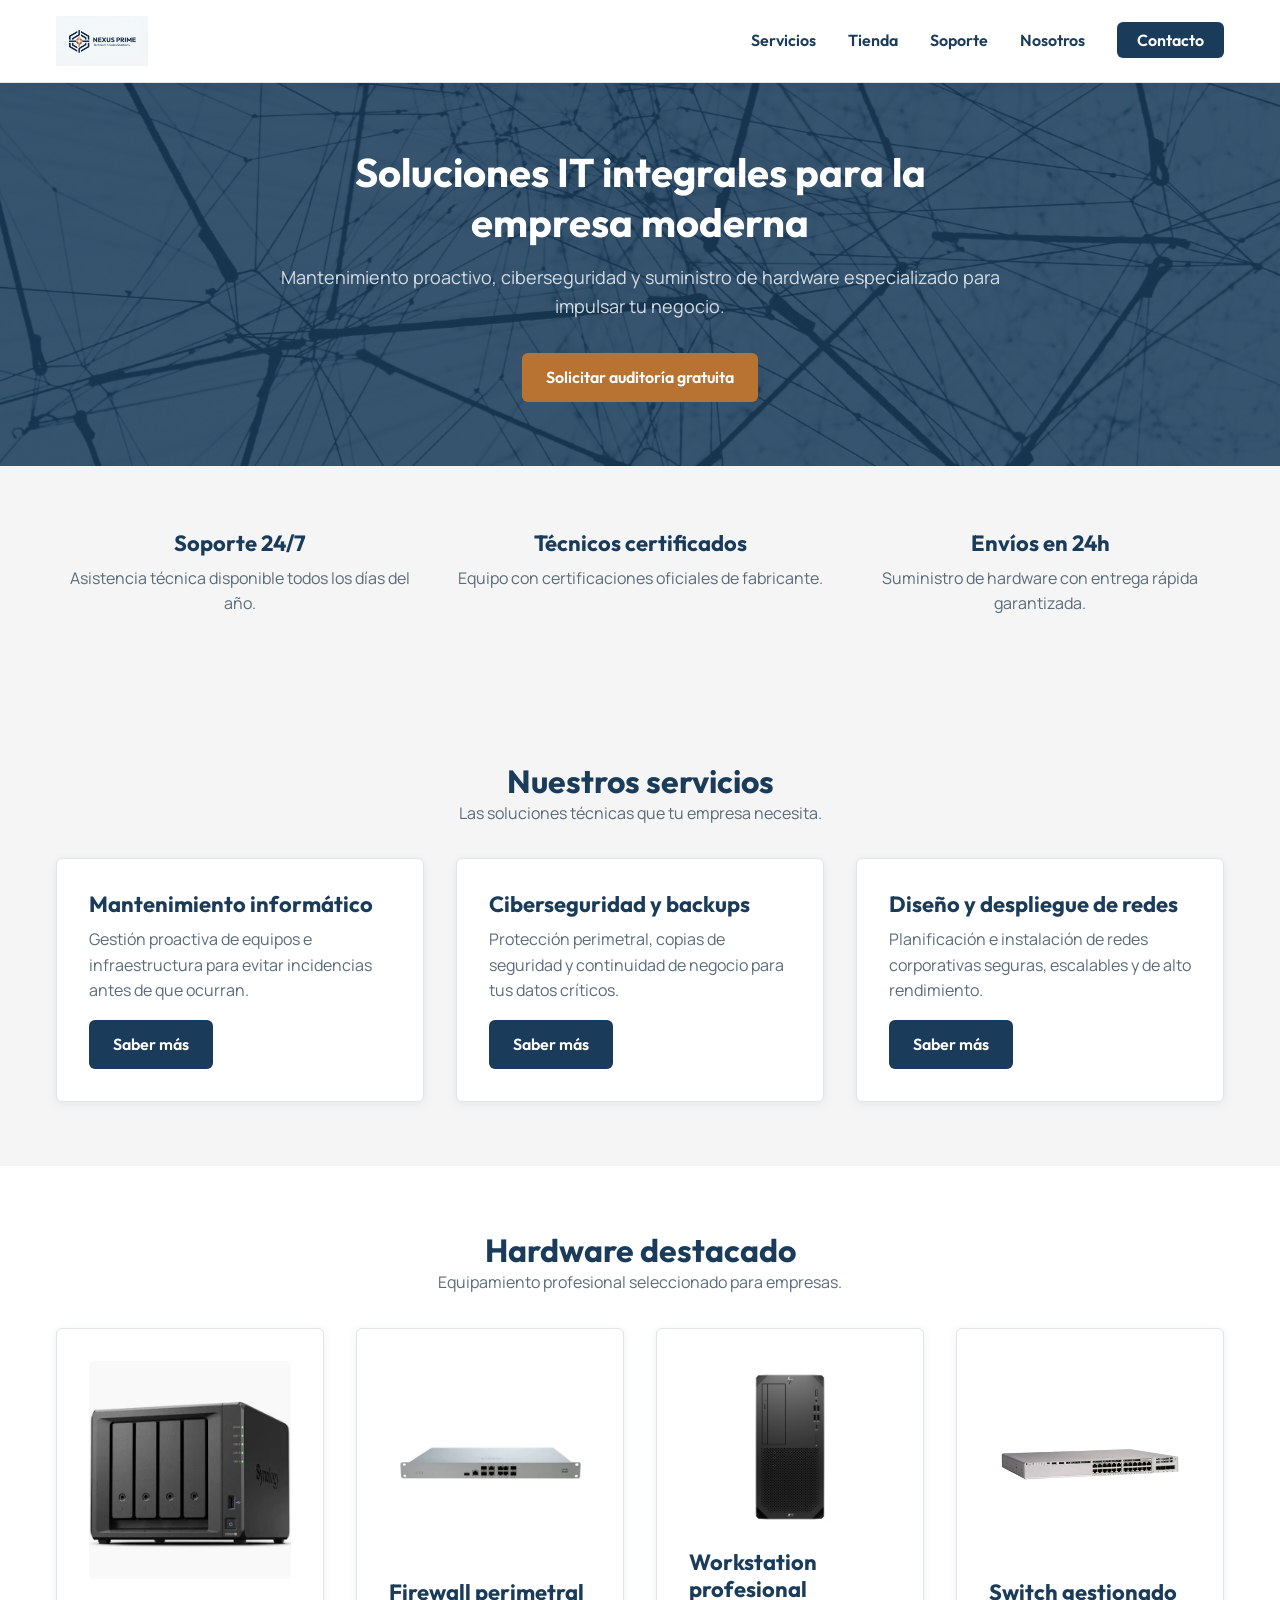
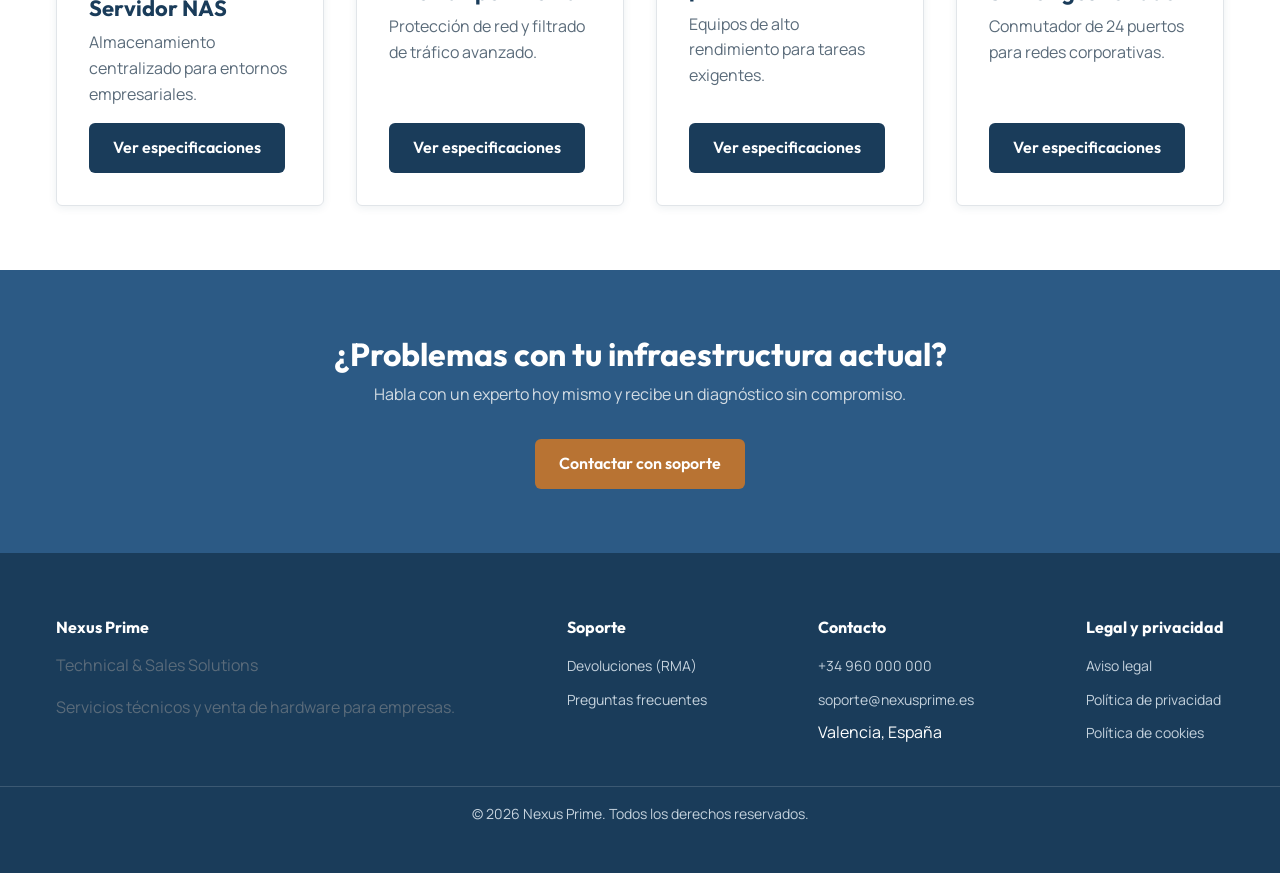
==== index.html @ 7a37170a "Proyecto NXP Yusef Haitak" ====
<!DOCTYPE html>
<html lang="es">
<head>

    <!-- ===== Metadatos ===== -->
    <meta charset="UTF-8">
    <meta name="viewport" content="width=device-width, initial-scale=1.0">
    <meta name="description" content="Nexus Prime - Servicios técnicos informáticos y venta de hardware para empresas. Mantenimiento, ciberseguridad, redes y suministro de equipos.">
    <title>Nexus Prime | Servicios Técnicos y Venta de Hardware</title>

    <!-- ===== Tipografías ===== -->
    <link rel="preconnect" href="https://fonts.googleapis.com">
    <link rel="preconnect" href="https://fonts.gstatic.com" crossorigin>
    <link href="https://fonts.googleapis.com/css2?family=Manrope:wght@400;500;600;700&family=Outfit:wght@400;600;700&display=swap" rel="stylesheet">

    <!-- ===== Hojas de estilo ===== -->
    <link rel="stylesheet" href="assets/css/reset.css">
    <link rel="stylesheet" href="assets/css/style.css">

</head>
<body>

    <!-- ==========================================================
         CABECERA / NAVBAR
         ========================================================== -->
    <header class="cabecera">
        <nav class="navbar" aria-label="Navegación principal">

            <a href="index.html" class="logo">
                <img src="img/logo.png" alt="Nexus Prime - Technical &amp; Sales Solutions">
            </a>

            <!-- Botón hamburguesa (controlado por JavaScript en versión móvil) -->
            <button class="menu-hamburguesa" aria-label="Abrir menú de navegación" aria-expanded="false" aria-controls="nav-links">
                &#9776;
            </button>

            <ul class="nav-links" id="nav-links">
                <li><a href="servicios.html">Servicios</a></li>
                <li><a href="tienda.html">Tienda</a></li>
                <li><a href="soporte.html">Soporte</a></li>
                <li><a href="empresa.html">Nosotros</a></li>
                <li><a href="contacto.html" class="btn-contacto">Contacto</a></li>
            </ul>

        </nav>
    </header>

    <main>

        <!-- ==========================================================
             HERO
             ========================================================== -->
        <section class="hero">
            <div class="hero-contenido">
                <h1>Soluciones IT integrales para la empresa moderna</h1>
                <p class="hero-subtitulo">
                    Mantenimiento proactivo, ciberseguridad y suministro de hardware
                    especializado para impulsar tu negocio.
                </p>
                <a href="contacto.html" class="btn btn-primario">Solicitar auditoría gratuita</a>
            </div>
        </section>

        <!-- ==========================================================
             BLOQUE DE CONFIANZA
             ========================================================== -->
        <section class="seccion confianza">
            <div class="contenedor">
                <ul class="confianza-lista">
                    <li>
                        <h3>Soporte 24/7</h3>
                        <p>Asistencia técnica disponible todos los días del año.</p>
                    </li>
                    <li>
                        <h3>Técnicos certificados</h3>
                        <p>Equipo con certificaciones oficiales de fabricante.</p>
                    </li>
                    <li>
                        <h3>Envíos en 24h</h3>
                        <p>Suministro de hardware con entrega rápida garantizada.</p>
                    </li>
                </ul>
            </div>
        </section>

        <!-- ==========================================================
             SERVICIOS DESTACADOS
             ========================================================== -->
        <section class="seccion destacados">
            <div class="contenedor">

                <div class="seccion-titulo">
                    <h2>Nuestros servicios</h2>
                    <p>Las soluciones técnicas que tu empresa necesita.</p>
                </div>

                <div class="grid-tarjetas">

                    <article class="tarjeta">
                        <h3>Mantenimiento informático</h3>
                        <p>
                            Gestión proactiva de equipos e infraestructura para
                            evitar incidencias antes de que ocurran.
                        </p>
                        <a href="servicios.html" class="btn btn-secundario">Saber más</a>
                    </article>

                    <article class="tarjeta">
                        <h3>Ciberseguridad y backups</h3>
                        <p>
                            Protección perimetral, copias de seguridad y
                            continuidad de negocio para tus datos críticos.
                        </p>
                        <a href="servicios.html" class="btn btn-secundario">Saber más</a>
                    </article>

                    <article class="tarjeta">
                        <h3>Diseño y despliegue de redes</h3>
                        <p>
                            Planificación e instalación de redes corporativas
                            seguras, escalables y de alto rendimiento.
                        </p>
                        <a href="servicios.html" class="btn btn-secundario">Saber más</a>
                    </article>

                </div>
            </div>
        </section>

        <!-- ==========================================================
             PRODUCTOS DESTACADOS
             ========================================================== -->
        <section class="seccion productos">
            <div class="contenedor">

                <div class="seccion-titulo">
                    <h2>Hardware destacado</h2>
                    <p>Equipamiento profesional seleccionado para empresas.</p>
                </div>

                <div class="grid-tarjetas">

                    <article class="tarjeta tarjeta-producto">
                        <img src="img/productos/servidor.webp" alt="Servidor NAS de almacenamiento en red">
                        <h3>Servidor NAS</h3>
                        <p>Almacenamiento centralizado para entornos empresariales.</p>
                        <a href="det_productos.html?id=servidor-dell" class="btn btn-secundario">Ver especificaciones</a>
                    </article>

                    <article class="tarjeta tarjeta-producto">
                        <img src="img/productos/firewall.webp" alt="Firewall perimetral para protección de red">
                        <h3>Firewall perimetral</h3>
                        <p>Protección de red y filtrado de tráfico avanzado.</p>
                        <a href="det_productos.html?id=firewall-cisco" class="btn btn-secundario">Ver especificaciones</a>
                    </article>

                    <article class="tarjeta tarjeta-producto">
                        <img src="img/productos/workstation.webp" alt="Puesto de trabajo profesional">
                        <h3>Workstation profesional</h3>
                        <p>Equipos de alto rendimiento para tareas exigentes.</p>
                        <a href="det_productos.html?id=workstation-hp" class="btn btn-secundario">Ver especificaciones</a>
                    </article>

                    <article class="tarjeta tarjeta-producto">
                        <img src="img/productos/switch.webp" alt="Switch de red gestionado de 24 puertos">
                        <h3>Switch gestionado</h3>
                        <p>Conmutador de 24 puertos para redes corporativas.</p>
                        <a href="det_productos.html?id=switch-cisco" class="btn btn-secundario">Ver especificaciones</a>
                    </article>

                </div>
            </div>
        </section>

        <!-- ==========================================================
             PRE-FOOTER / CIERRE
             ========================================================== -->
        <section class="cierre">
            <div class="contenedor">
                <h2>¿Problemas con tu infraestructura actual?</h2>
                <p>Habla con un experto hoy mismo y recibe un diagnóstico sin compromiso.</p>
                <a href="contacto.html" class="btn btn-primario">Contactar con soporte</a>
            </div>
        </section>

    </main>

    <!-- ==========================================================
         FOOTER
         ========================================================== -->
    <footer class="footer">
        <div class="footer-contenido">

            <div class="footer-columna">
                <h4>Nexus Prime</h4>
                <p>Technical &amp; Sales Solutions</p>
                <p>Servicios técnicos y venta de hardware para empresas.</p>
            </div>

            <div class="footer-columna">
                <h4>Soporte</h4>
                <ul>
                    <li><a href="rma.html">Devoluciones (RMA)</a></li>
                    <li><a href="faq.html">Preguntas frecuentes</a></li>
                </ul>
            </div>

            <div class="footer-columna">
                <h4>Contacto</h4>
                <ul>
                    <li><a href="tel:+34960000000">+34 960 000 000</a></li>
                    <li><a href="mailto:soporte@nexusprime.es">soporte@nexusprime.es</a></li>
                    <li>Valencia, España</li>
                </ul>
            </div>

            <div class="footer-columna">
                <h4>Legal y privacidad</h4>
                <ul>
                    <li><a href="aviso-legal.html">Aviso legal</a></li>
                    <li><a href="privacidad.html">Política de privacidad</a></li>
                    <li><a href="cookies.html">Política de cookies</a></li>
                </ul>
            </div>

        </div>

        <p class="footer-marca">
            &copy; 2026 Nexus Prime. Todos los derechos reservados.
        </p>
    </footer>

    <!-- ===== Scripts ===== -->
    <script src="assets/js/main.js" defer></script>

</body>
</html>
---- assets/css/style.css ----
/* ==========================================================
   STYLE.CSS - Hoja de estilos global
   Nexus Prime | Yusef Haitak Martínez
   ----------------------------------------------------------
   1. Variables (:root)
   2. Base del documento
   3. Foco / accesibilidad
   4. Contenedor
   5. Botones
   6. Secciones
   7. Cabecera / navbar
   8. Footer
   9. Portada (hero, confianza, tarjetas, cierre)
   10. Páginas internas
   11. Responsive
   ========================================================== */


/* ==========================================================
   1. VARIABLES
   ========================================================== */
:root {

    /* Paleta corporativa */
    --azul-marino: #1a3c5a;
    --azul-marino-claro: #2c5a85;

    /* Cobre: solo como fondo de botón con texto blanco (ratio 4.5:1) */
    --cobre: #b87333;
    --cobre-hover: #a5642c;

    /* Fondos */
    --blanco-hueso: #f5f5f5;
    --blanco-puro: #ffffff;

    /* Textos */
    --texto-principal: #1a3c5a;
    --texto-secundario: #5a6b7a;
    --texto-claro: #ffffff;

    /* Bordes y sombras */
    --color-borde: #e1e5e9;
    --sombra-suave: 0 2px 8px rgba(26, 60, 90, 0.08);
    --sombra-media: 0 6px 20px rgba(26, 60, 90, 0.12);

    /* Tipografías */
    --fuente-titulos: 'Outfit', 'Trebuchet MS', sans-serif;
    --fuente-texto: 'Manrope', 'Segoe UI', sans-serif;

    /* Escala tipográfica */
    --fs-h1: 2.5rem;
    --fs-h2: 2rem;
    --fs-h3: 1.375rem;
    --fs-base: 1rem;
    --fs-small: 0.875rem;

    /* Espaciado */
    --esp-xs: 0.5rem;
    --esp-sm: 1rem;
    --esp-md: 2rem;
    --esp-lg: 4rem;

    /* Otros */
    --radio-borde: 6px;
    --ancho-maximo: 1200px;
    --transicion: 0.3s ease;
}


/* ==========================================================
   2. BASE DEL DOCUMENTO
   ========================================================== */
body {
    font-family: var(--fuente-texto);
    font-size: var(--fs-base);
    color: var(--texto-principal);
    background-color: var(--blanco-hueso);
}

h1,
h2,
h3,
h4,
h5,
h6 {
    font-family: var(--fuente-titulos);
    font-weight: 700;
    line-height: 1.25;
    color: var(--texto-principal);
}

h1 { font-size: var(--fs-h1); }
h2 { font-size: var(--fs-h2); }
h3 { font-size: var(--fs-h3); }

p {
    margin-bottom: var(--esp-sm);
    color: var(--texto-secundario);
}

main a:not(.btn) {
    color: var(--azul-marino);
    transition: color var(--transicion);
}

main a:not(.btn):hover {
    color: var(--azul-marino-claro);
    text-decoration: underline;
}


/* ==========================================================
   3. FOCO / ACCESIBILIDAD
   ========================================================== */

/* El atributo hidden debe ocultar siempre, aunque la clase
   del elemento defina otro display */
[hidden] {
    display: none !important;
}

a:focus-visible,
button:focus-visible,
input:focus-visible,
textarea:focus-visible,
select:focus-visible {
    outline: 3px solid var(--cobre);
    outline-offset: 2px;
}


/* ==========================================================
   4. CONTENEDOR
   ========================================================== */
.contenedor {
    width: 100%;
    max-width: var(--ancho-maximo);
    margin: 0 auto;
    padding-left: var(--esp-sm);
    padding-right: var(--esp-sm);
}


/* ==========================================================
   5. BOTONES
   ========================================================== */
.btn {
    display: inline-block;
    font-family: var(--fuente-titulos);
    font-size: var(--fs-base);
    font-weight: 600;
    padding: 0.75rem 1.5rem;
    border: none;
    border-radius: var(--radio-borde);
    cursor: pointer;
    transition: background-color var(--transicion), transform var(--transicion);
}

.btn:hover {
    transform: translateY(-2px);
}

/* Primario: fondo cobre + texto blanco */
.btn-primario {
    background-color: var(--cobre);
    color: var(--texto-claro);
}

.btn-primario:hover {
    background-color: var(--cobre-hover);
}

/* Secundario: fondo azul marino + texto blanco */
.btn-secundario {
    background-color: var(--azul-marino);
    color: var(--texto-claro);
}

.btn-secundario:hover {
    background-color: var(--azul-marino-claro);
}


/* ==========================================================
   6. SECCIONES
   ========================================================== */
.seccion {
    padding-top: var(--esp-lg);
    padding-bottom: var(--esp-lg);
}

.seccion-titulo {
    text-align: center;
    margin-bottom: var(--esp-md);
}


/* ==========================================================
   7. CABECERA / NAVBAR
   ========================================================== */
.cabecera {
    position: sticky;
    top: 0;
    z-index: 100;
    background-color: var(--blanco-puro);
    border-bottom: 1px solid var(--color-borde);
    box-shadow: var(--sombra-suave);
}

.navbar {
    display: flex;
    flex-direction: row;
    justify-content: space-between;
    align-items: center;
    max-width: var(--ancho-maximo);
    margin: 0 auto;
    padding: var(--esp-sm);
}

.logo img {
    max-height: 50px;
    width: auto;
}

.nav-links {
    display: flex;
    flex-direction: row;
    align-items: center;
    gap: var(--esp-md);
}

.nav-links a {
    font-family: var(--fuente-titulos);
    font-weight: 600;
    color: var(--azul-marino);
    padding: var(--esp-xs) 0;
    transition: color var(--transicion);
}

.nav-links a:hover {
    color: var(--cobre-hover);
}

/* Enlace de Contacto como botón destacado */
.nav-links .btn-contacto {
    background-color: var(--azul-marino);
    color: var(--texto-claro);
    padding: 0.5rem 1.25rem;
    border-radius: var(--radio-borde);
}

.nav-links .btn-contacto:hover {
    background-color: var(--azul-marino-claro);
    color: var(--texto-claro);
}

/* Botón hamburguesa: oculto en escritorio, visible en móvil */
.menu-hamburguesa {
    display: none;
    background: none;
    border: none;
    font-size: 1.75rem;
    color: var(--azul-marino);
    cursor: pointer;
    padding: var(--esp-xs);
}


/* ==========================================================
   8. FOOTER
   ========================================================== */
.footer {
    background-color: var(--azul-marino);
    color: var(--texto-claro);
    padding-top: var(--esp-lg);
    padding-bottom: var(--esp-md);
}

.footer-contenido {
    display: flex;
    flex-direction: row;
    justify-content: space-between;
    flex-wrap: wrap;
    gap: var(--esp-md);
    max-width: var(--ancho-maximo);
    margin: 0 auto;
    padding: 0 var(--esp-sm);
}

.footer-columna h4 {
    font-family: var(--fuente-titulos);
    color: var(--texto-claro);
    margin-bottom: var(--esp-sm);
}

.footer-columna ul li {
    margin-bottom: var(--esp-xs);
}

.footer-columna a {
    color: #c5d2dd;
    font-size: var(--fs-small);
    transition: color var(--transicion);
}

.footer-columna a:hover {
    color: var(--texto-claro);
}

.footer-marca {
    text-align: center;
    margin-top: var(--esp-md);
    padding-top: var(--esp-sm);
    border-top: 1px solid rgba(255, 255, 255, 0.15);
    font-size: var(--fs-small);
    color: #c5d2dd;
}


/* ==========================================================
   9. PORTADA
   ========================================================== */

/* --- Hero --- */
.hero {
    background-color: var(--azul-marino);
    background-image: linear-gradient(rgba(26, 60, 90, 0.85), rgba(26, 60, 90, 0.85)), url('../../img/hero/hero.webp');
    background-size: cover;
    background-position: center;
    color: var(--texto-claro);
    text-align: center;
    padding: var(--esp-lg) var(--esp-sm);
}

.hero-contenido {
    max-width: 720px;
    margin: 0 auto;
}

.hero h1 {
    color: var(--texto-claro);
    margin-bottom: var(--esp-sm);
}

.hero-subtitulo {
    color: #d4dde4;
    font-size: 1.125rem;
    margin-bottom: var(--esp-md);
}

/* --- Bloque de confianza --- */
.confianza-lista {
    display: flex;
    flex-direction: row;
    justify-content: space-between;
    gap: var(--esp-md);
    text-align: center;
}

.confianza-lista li {
    flex: 1;
}

.confianza-lista h3 {
    margin-bottom: var(--esp-xs);
}

/* --- Grid de tarjetas (servicios y productos) --- */
.grid-tarjetas {
    display: grid;
    grid-template-columns: repeat(auto-fit, minmax(260px, 1fr));
    gap: var(--esp-md);
}

.tarjeta {
    display: flex;
    flex-direction: column;
    background-color: var(--blanco-puro);
    border: 1px solid var(--color-borde);
    border-radius: var(--radio-borde);
    padding: var(--esp-md);
    box-shadow: var(--sombra-suave);
    transition: transform var(--transicion), box-shadow var(--transicion);
}

.tarjeta:hover {
    transform: translateY(-4px);
    box-shadow: var(--sombra-media);
}

.tarjeta h3 {
    margin-bottom: var(--esp-xs);
}

/* El botón se separa del texto y queda anclado al fondo de la tarjeta */
.tarjeta .btn {
    margin-top: auto;
    align-self: flex-start;
}

/* --- Tarjeta de producto --- */
.tarjeta-producto img {
    border-radius: var(--radio-borde);
    margin-bottom: var(--esp-sm);
}

/* --- Alterna el fondo entre secciones --- */
.productos {
    background-color: var(--blanco-puro);
}

/* --- Pre-footer / cierre --- */
.cierre {
    background-color: var(--azul-marino-claro);
    color: var(--texto-claro);
    text-align: center;
    padding: var(--esp-lg) var(--esp-sm);
}

.cierre h2 {
    color: var(--texto-claro);
    margin-bottom: var(--esp-xs);
}

.cierre p {
    color: #d4dde4;
    margin-bottom: var(--esp-md);
}


/* ==========================================================
   10. PÁGINAS INTERNAS
   ========================================================== */

/* --- Encabezado de página --- */
.cabecera-pagina {
    background-color: var(--blanco-puro);
    border-bottom: 1px solid var(--color-borde);
    padding: var(--esp-lg) var(--esp-sm);
    text-align: center;
}

.cabecera-pagina h1 {
    margin-bottom: var(--esp-xs);
}

.cabecera-pagina p {
    max-width: 640px;
    margin: 0 auto;
}

/* --- Listado de servicios --- */
.lista-servicios {
    display: grid;
    grid-template-columns: repeat(auto-fit, minmax(320px, 1fr));
    gap: var(--esp-md);
}

.servicio {
    display: flex;
    flex-direction: column;
    background-color: var(--blanco-puro);
    border: 1px solid var(--color-borde);
    border-radius: var(--radio-borde);
    padding: var(--esp-md);
    box-shadow: var(--sombra-suave);
}

.servicio h2 {
    font-size: var(--fs-h3);
    margin-bottom: var(--esp-xs);
}

.servicio-detalles {
    margin: var(--esp-sm) 0;
}

.servicio-detalles li {
    position: relative;
    padding-left: 1.25rem;
    margin-bottom: var(--esp-xs);
    color: var(--texto-secundario);
    font-size: var(--fs-small);
}

/* Marca de lista en cobre */
.servicio-detalles li::before {
    content: "\2022";
    position: absolute;
    left: 0;
    color: var(--cobre);
    font-weight: 700;
}

.servicio .btn {
    margin-top: auto;
    align-self: flex-start;
}

/* --- Catálogo de tienda: filtros + grid --- */
.catalogo {
    display: grid;
    grid-template-columns: 260px 1fr;
    gap: var(--esp-md);
    align-items: start;
}

/* Panel lateral de filtros */
.filtros {
    background-color: var(--blanco-puro);
    border: 1px solid var(--color-borde);
    border-radius: var(--radio-borde);
    padding: var(--esp-md);
    box-shadow: var(--sombra-suave);
}

.filtro-grupo {
    margin-bottom: var(--esp-md);
}

.filtro-grupo:last-child {
    margin-bottom: 0;
}

.filtro-grupo label {
    display: block;
    font-family: var(--fuente-titulos);
    font-weight: 600;
    font-size: var(--fs-small);
    margin-bottom: var(--esp-xs);
}

.filtro-grupo input,
.filtro-grupo select {
    width: 100%;
    padding: 0.5rem 0.75rem;
    border: 1px solid var(--color-borde);
    border-radius: var(--radio-borde);
    background-color: var(--blanco-hueso);
}

/* Etiqueta de categoría dentro de la tarjeta de producto */
.producto-categoria {
    display: inline-block;
    align-self: flex-start;
    font-size: var(--fs-small);
    color: var(--texto-secundario);
    text-transform: uppercase;
    letter-spacing: 0.05em;
    margin-bottom: var(--esp-xs);
}

.producto-precio {
    font-family: var(--fuente-titulos);
    font-size: var(--fs-h3);
    font-weight: 700;
    color: var(--texto-principal);
    margin-bottom: var(--esp-xs);
}

/* Indicador de stock con código de color */
.producto-stock {
    font-size: var(--fs-small);
    font-weight: 600;
    margin-bottom: var(--esp-sm);
}

.stock-disponible { color: #2e7d32; }
.stock-pedido     { color: #b8860b; }
.stock-agotado    { color: #c0392b; }

/* Mensaje cuando el filtrado no devuelve productos */
.sin-resultados {
    grid-column: 1 / -1;
    text-align: center;
    padding: var(--esp-md);
    color: var(--texto-secundario);
}

/* --- Ficha de detalle --- */
.migas {
    padding: var(--esp-md) 0 0;
    font-size: var(--fs-small);
    color: var(--texto-secundario);
}

.migas a {
    color: var(--azul-marino);
}

.migas span {
    margin: 0 var(--esp-xs);
}

/* Bloque superior: galería + información */
.ficha {
    display: grid;
    grid-template-columns: 1fr 1fr;
    gap: var(--esp-lg);
    padding: var(--esp-md) 0 var(--esp-lg);
}

/* Galería de imágenes */
.galeria-principal {
    width: 100%;
    border: 1px solid var(--color-borde);
    border-radius: var(--radio-borde);
    margin-bottom: var(--esp-sm);
}

.galeria-miniaturas {
    display: flex;
    gap: var(--esp-sm);
}

.miniatura {
    flex: 1;
    padding: 0;
    border: 2px solid var(--color-borde);
    border-radius: var(--radio-borde);
    background: none;
    cursor: pointer;
    overflow: hidden;
    transition: border-color var(--transicion);
}

.miniatura:hover {
    border-color: var(--azul-marino-claro);
}

/* Miniatura activa marcada en cobre */
.miniatura.activa {
    border-color: var(--cobre);
}

/* Información del producto */
.ficha-info h1 {
    margin: var(--esp-xs) 0;
}

.ficha-referencia {
    font-size: var(--fs-small);
    color: var(--texto-secundario);
    margin-bottom: var(--esp-md);
}

/* Bloque de precio */
.ficha-precio {
    margin-bottom: var(--esp-sm);
}

.precio-base {
    font-family: var(--fuente-titulos);
    font-size: 2rem;
    font-weight: 700;
    color: var(--texto-principal);
}

.precio-etiqueta {
    font-size: var(--fs-small);
    color: var(--texto-secundario);
    margin-left: var(--esp-xs);
}

.precio-iva {
    display: block;
    font-size: var(--fs-small);
    color: var(--texto-secundario);
    margin-top: 0.25rem;
}

.ficha-descripcion {
    margin: var(--esp-md) 0;
}

/* Botones de acción de la ficha */
.ficha-acciones {
    display: flex;
    flex-wrap: wrap;
    gap: var(--esp-sm);
}

/* Tabla de especificaciones */
.ficha-especificaciones {
    padding-bottom: var(--esp-lg);
}

.ficha-especificaciones h2 {
    margin-bottom: var(--esp-md);
}

.ficha-especificaciones table {
    width: 100%;
    background-color: var(--blanco-puro);
    border: 1px solid var(--color-borde);
    border-radius: var(--radio-borde);
    overflow: hidden;
}

.ficha-especificaciones th,
.ficha-especificaciones td {
    text-align: left;
    padding: 0.75rem var(--esp-sm);
    border-bottom: 1px solid var(--color-borde);
}

.ficha-especificaciones tr:last-child th,
.ficha-especificaciones tr:last-child td {
    border-bottom: none;
}

.ficha-especificaciones th {
    width: 35%;
    font-family: var(--fuente-titulos);
    color: var(--texto-principal);
    background-color: var(--blanco-hueso);
}

.ficha-especificaciones td {
    color: var(--texto-secundario);
}

.ficha-descarga {
    margin-top: var(--esp-md);
}

/* --- Página Nosotros --- */
.empresa-intro {
    max-width: 760px;
    margin: 0 auto;
    text-align: center;
}

.empresa-intro h2 {
    margin-bottom: var(--esp-sm);
}

/* --- Página de soporte --- */
.soporte-cta {
    text-align: center;
    margin-top: var(--esp-md);
}

.soporte-faq {
    display: grid;
    grid-template-columns: repeat(auto-fit, minmax(320px, 1fr));
    gap: var(--esp-md);
}

.faq-item {
    background-color: var(--blanco-puro);
    border: 1px solid var(--color-borde);
    border-left: 4px solid var(--cobre);
    border-radius: var(--radio-borde);
    padding: var(--esp-md);
    box-shadow: var(--sombra-suave);
}

.faq-item h3 {
    font-size: var(--fs-base);
    margin-bottom: var(--esp-xs);
}

.faq-item p {
    margin-bottom: 0;
}

/* --- Página de contacto --- */
.contacto-bloque {
    display: grid;
    grid-template-columns: 2fr 1fr;
    gap: var(--esp-lg);
    align-items: start;
}

.contacto-formulario h2,
.contacto-datos h2,
.contacto-confirmacion h2 {
    font-size: var(--fs-h3);
    margin-bottom: var(--esp-md);
}

/* Campos del formulario */
.campo {
    margin-bottom: var(--esp-md);
}

.campo label {
    display: block;
    font-family: var(--fuente-titulos);
    font-weight: 600;
    font-size: var(--fs-small);
    margin-bottom: var(--esp-xs);
}

.campo input,
.campo select,
.campo textarea {
    width: 100%;
    padding: 0.625rem 0.75rem;
    border: 1px solid var(--color-borde);
    border-radius: var(--radio-borde);
    background-color: var(--blanco-puro);
}

.campo textarea {
    resize: vertical;
}

/* Casilla de aceptación de políticas */
.campo-checkbox {
    display: flex;
    align-items: flex-start;
    gap: var(--esp-xs);
}

.campo-checkbox input {
    width: auto;
    margin-top: 0.25rem;
}

.campo-checkbox label {
    margin-bottom: 0;
    font-weight: 400;
    font-family: var(--fuente-texto);
    color: var(--texto-secundario);
}

/* Mensaje de error de validación (lo mostrará JavaScript) */
.campo-error {
    display: block;
    color: #c0392b;
    font-size: var(--fs-small);
    margin-top: 0.25rem;
}

.campo input.invalido,
.campo select.invalido,
.campo textarea.invalido {
    border-color: #c0392b;
}

/* Mensaje de confirmación tras el envío */
.contacto-confirmacion {
    background-color: var(--blanco-puro);
    border: 1px solid var(--color-borde);
    border-left: 4px solid #2e7d32;
    border-radius: var(--radio-borde);
    padding: var(--esp-md);
    box-shadow: var(--sombra-suave);
}

/* Columna de datos de contacto */
.contacto-datos {
    background-color: var(--blanco-puro);
    border: 1px solid var(--color-borde);
    border-radius: var(--radio-borde);
    padding: var(--esp-md);
    box-shadow: var(--sombra-suave);
}

.dato {
    margin-bottom: var(--esp-md);
}

.dato:last-child {
    margin-bottom: 0;
}

.dato h3 {
    font-size: var(--fs-base);
    margin-bottom: 0.25rem;
}

.dato p {
    margin-bottom: 0;
}


/* ==========================================================
   11. RESPONSIVE - breakpoint 768px
   ========================================================== */
@media screen and (max-width: 768px) {

    :root {
        --fs-h1: 1.875rem;
        --fs-h2: 1.5rem;
    }

    /* Navbar */
    .menu-hamburguesa {
        display: block;
    }

    .navbar {
        flex-wrap: wrap;
    }

    .nav-links {
        display: none;
        flex-direction: column;
        width: 100%;
        gap: var(--esp-sm);
        padding: var(--esp-sm) 0;
    }

    /* Clase activada por JavaScript */
    .nav-links.activo {
        display: flex;
    }

    /* Footer */
    .footer-contenido {
        flex-direction: column;
        gap: var(--esp-md);
    }

    /* Portada */
    .confianza-lista {
        flex-direction: column;
        gap: var(--esp-md);
    }

    /* Tienda: filtros arriba, grid debajo */
    .catalogo {
        grid-template-columns: 1fr;
    }

    /* Ficha de detalle: galería e info en una columna */
    .ficha {
        grid-template-columns: 1fr;
        gap: var(--esp-md);
    }

    .ficha-especificaciones th {
        width: 45%;
    }

    /* Contacto: formulario y datos en una columna */
    .contacto-bloque {
        grid-template-columns: 1fr;
        gap: var(--esp-md);
    }
}
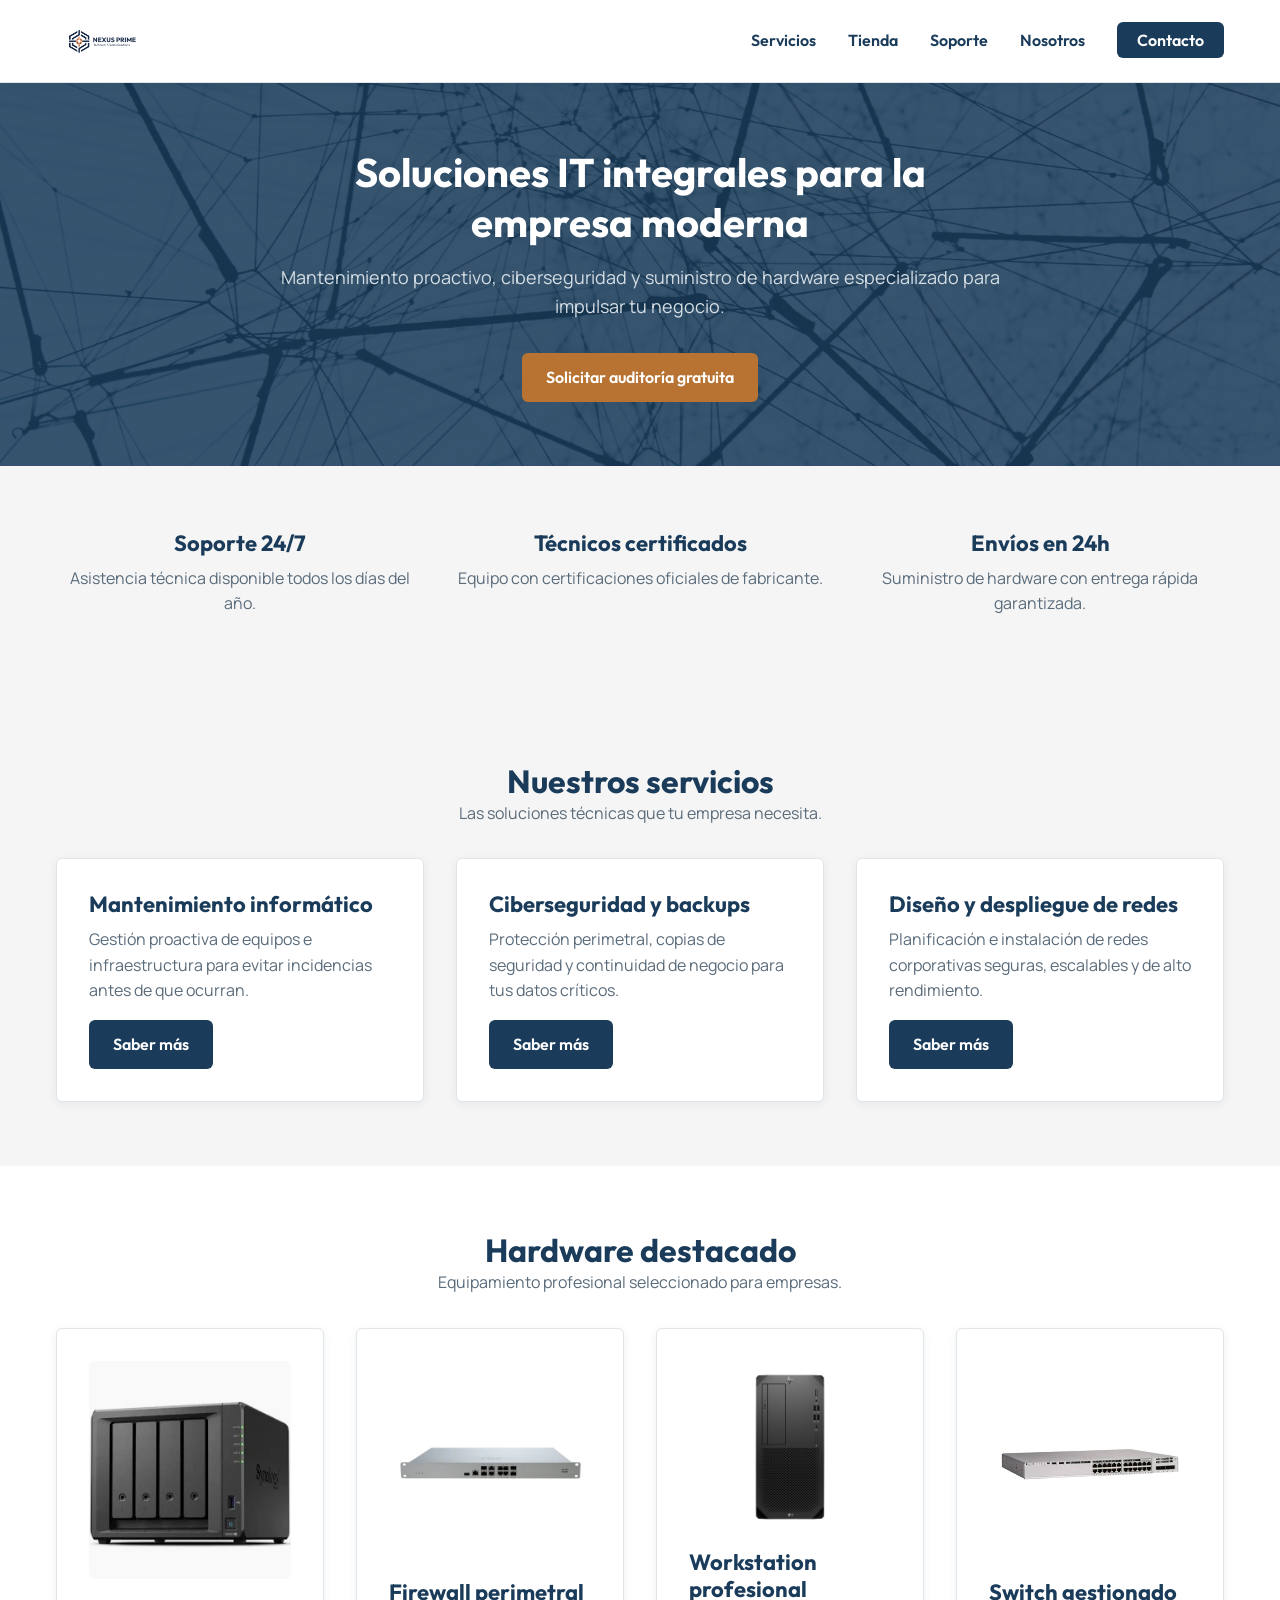
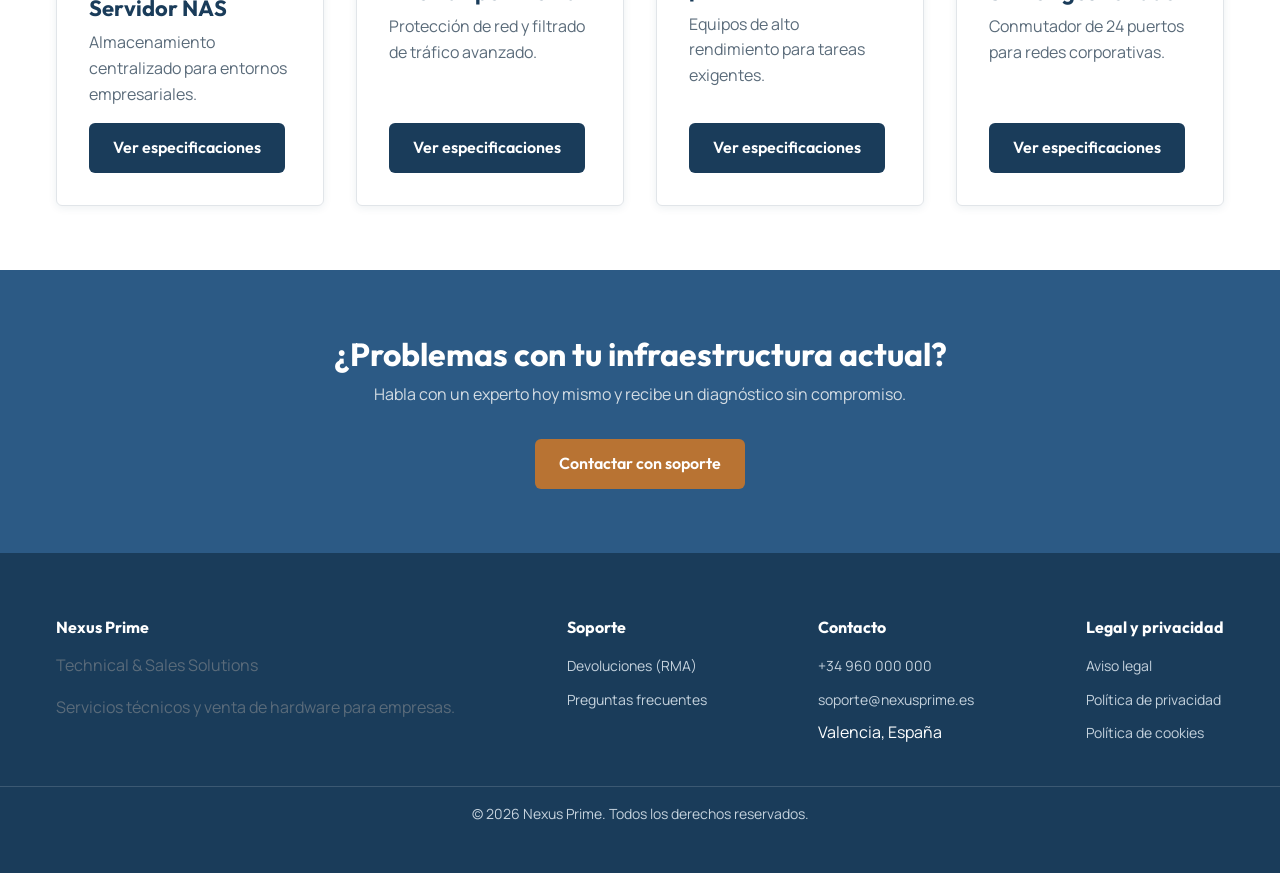
==== commit 10f86358: "Proyecto NXP Yusef Haitak - Logos sin fondo" ====
--- a/index.html
+++ b/index.html
@@ -27,7 +27,7 @@
         <nav class="navbar" aria-label="Navegación principal">
 
             <a href="index.html" class="logo">
-                <img src="img/logo.png" alt="Nexus Prime - Technical &amp; Sales Solutions">
+                <img src="img/logo_sin_fondo.png" alt="Nexus Prime - Technical &amp; Sales Solutions">
             </a>
 
             <!-- Botón hamburguesa (controlado por JavaScript en versión móvil) -->
